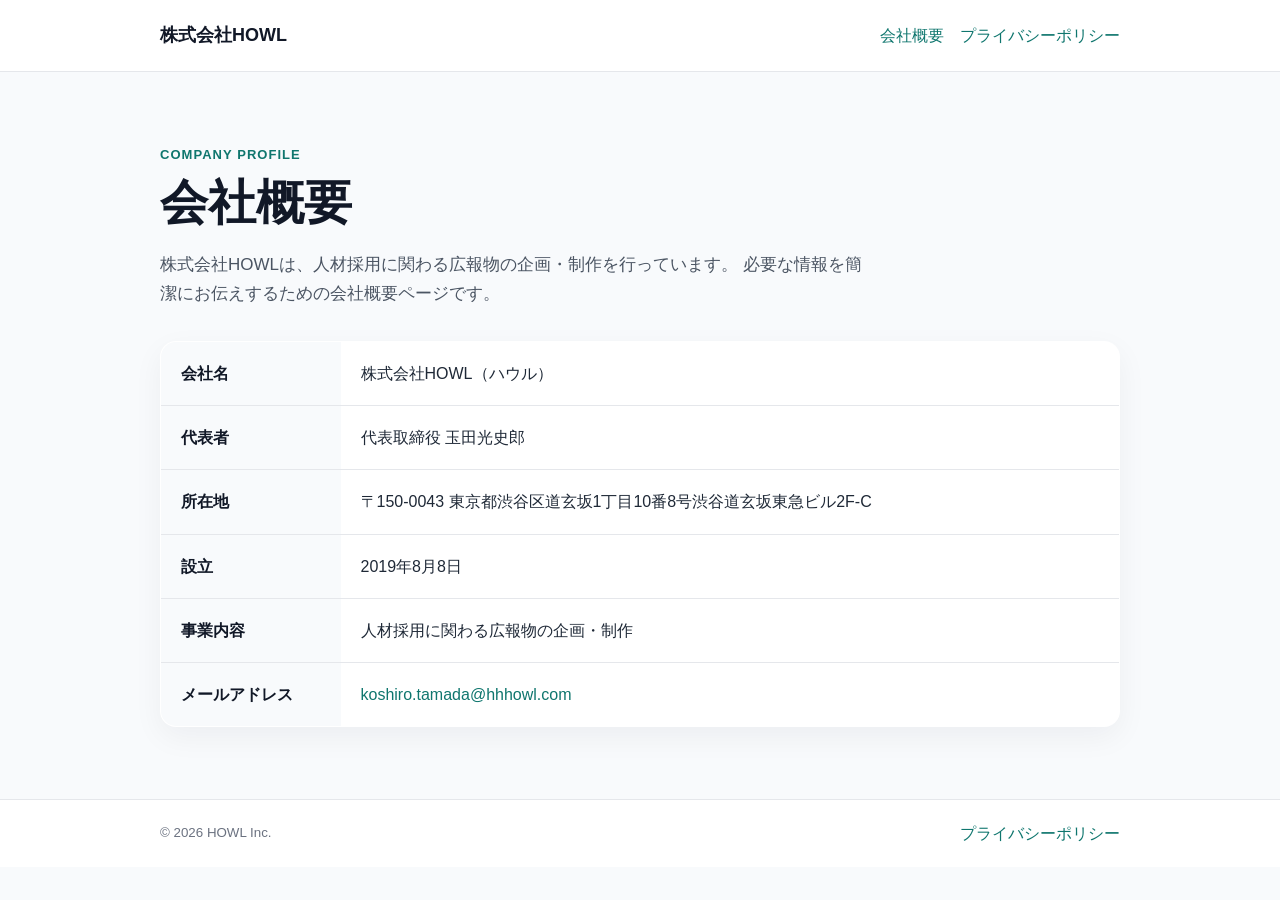
==== index.html @ 3a8a072a "Add files via upload" ====
<!DOCTYPE html>
<html lang="ja">
<head>
  <meta charset="UTF-8">
  <meta name="viewport" content="width=device-width, initial-scale=1.0">
  <title>株式会社HOWL | 会社概要</title>
  <meta name="description" content="株式会社HOWLの会社概要ページです。">
  <link rel="stylesheet" href="styles.css">
</head>
<body>
  <header class="site-header">
    <div class="container">
      <a class="site-title" href="./">株式会社HOWL</a>
      <nav class="site-nav" aria-label="グローバルナビゲーション">
        <a href="./">会社概要</a>
        <a href="privacy.html">プライバシーポリシー</a>
      </nav>
    </div>
  </header>

  <main>
    <section class="hero">
      <div class="container">
        <p class="eyebrow">COMPANY PROFILE</p>
        <h1>会社概要</h1>
        <p class="lead">
          株式会社HOWLは、人材採用に関わる広報物の企画・制作を行っています。
          必要な情報を簡潔にお伝えするための会社概要ページです。
        </p>
      </div>
    </section>

    <section class="content-section">
      <div class="container">
        <table class="profile-table">
          <tbody>
            <tr>
              <th scope="row">会社名</th>
              <td>株式会社HOWL（ハウル）</td>
            </tr>
            <tr>
              <th scope="row">代表者</th>
              <td>代表取締役 玉田光史郎</td>
            </tr>
            <tr>
              <th scope="row">所在地</th>
              <td>〒150-0043 東京都渋谷区道玄坂1丁目10番8号渋谷道玄坂東急ビル2F-C</td>
            </tr>
            <tr>
              <th scope="row">設立</th>
              <td>2019年8月8日</td>
            </tr>
            <tr>
              <th scope="row">事業内容</th>
              <td>人材採用に関わる広報物の企画・制作</td>
            </tr>
            <tr>
              <th scope="row">メールアドレス</th>
              <td><a href="mailto:koshiro.tamada@hhhowl.com">koshiro.tamada@hhhowl.com</a></td>
            </tr>
          </tbody>
        </table>
      </div>
    </section>
  </main>

  <footer class="site-footer">
    <div class="container footer-inner">
      <small>&copy; 2026 HOWL Inc.</small>
      <a href="privacy.html">プライバシーポリシー</a>
    </div>
  </footer>
</body>
</html>
---- styles.css ----
* {
  box-sizing: border-box;
}

html {
  color-scheme: light;
}

body {
  margin: 0;
  font-family: -apple-system, BlinkMacSystemFont, "Hiragino Sans", "Yu Gothic",
    sans-serif;
  line-height: 1.7;
  color: #1f2937;
  background: #f8fafc;
}

a {
  color: #0f766e;
  text-decoration: none;
}

a:hover {
  text-decoration: underline;
}

.container {
  width: min(960px, calc(100% - 32px));
  margin: 0 auto;
}

.site-header {
  background: #ffffff;
  border-bottom: 1px solid #e5e7eb;
}

.site-header .container,
.footer-inner {
  display: flex;
  align-items: center;
  justify-content: space-between;
  gap: 16px;
  padding: 20px 0;
}

.site-title {
  font-size: 1.125rem;
  font-weight: 700;
  color: #111827;
}

.site-nav {
  display: flex;
  flex-wrap: wrap;
  gap: 16px;
}

.site-nav a[aria-current="page"] {
  font-weight: 700;
}

.hero {
  padding: 72px 0 32px;
}

.eyebrow {
  margin: 0 0 8px;
  font-size: 0.8125rem;
  font-weight: 700;
  letter-spacing: 0.08em;
  color: #0f766e;
}

h1 {
  margin: 0;
  font-size: clamp(2rem, 4vw, 3rem);
  line-height: 1.2;
  color: #111827;
}

.lead {
  max-width: 44rem;
  margin: 20px 0 0;
  font-size: 1.0625rem;
  color: #4b5563;
}

.content-section {
  padding: 0 0 72px;
}

.profile-table,
.prose {
  background: #ffffff;
  border: 1px solid #e5e7eb;
  border-radius: 16px;
  box-shadow: 0 10px 30px rgba(15, 23, 42, 0.05);
}

.profile-table {
  width: 100%;
  border-collapse: collapse;
  overflow: hidden;
}

.profile-table th,
.profile-table td {
  padding: 18px 20px;
  border-bottom: 1px solid #e5e7eb;
  text-align: left;
  vertical-align: top;
}

.profile-table tr:last-child th,
.profile-table tr:last-child td {
  border-bottom: 0;
}

.profile-table th {
  width: 180px;
  background: #f8fafc;
  font-weight: 700;
  color: #111827;
}

.prose {
  padding: 32px;
}

.prose section + section {
  margin-top: 28px;
}

.prose h2 {
  margin: 0 0 10px;
  font-size: 1.25rem;
  color: #111827;
}

.prose p,
.prose ul {
  margin: 0;
}

.prose ul {
  padding-left: 1.2rem;
}

.updated-at {
  margin-top: 32px;
  font-size: 0.9375rem;
  color: #6b7280;
}

.site-footer {
  background: #ffffff;
  border-top: 1px solid #e5e7eb;
}

.site-footer small {
  color: #6b7280;
}

@media (max-width: 640px) {
  .site-header .container,
  .footer-inner {
    flex-direction: column;
    align-items: flex-start;
  }

  .hero {
    padding-top: 56px;
  }

  .profile-table,
  .profile-table tbody,
  .profile-table tr,
  .profile-table th,
  .profile-table td {
    display: block;
    width: 100%;
  }

  .profile-table th {
    padding-bottom: 8px;
    border-bottom: 0;
  }

  .profile-table td {
    padding-top: 0;
  }

  .prose {
    padding: 24px;
  }
}
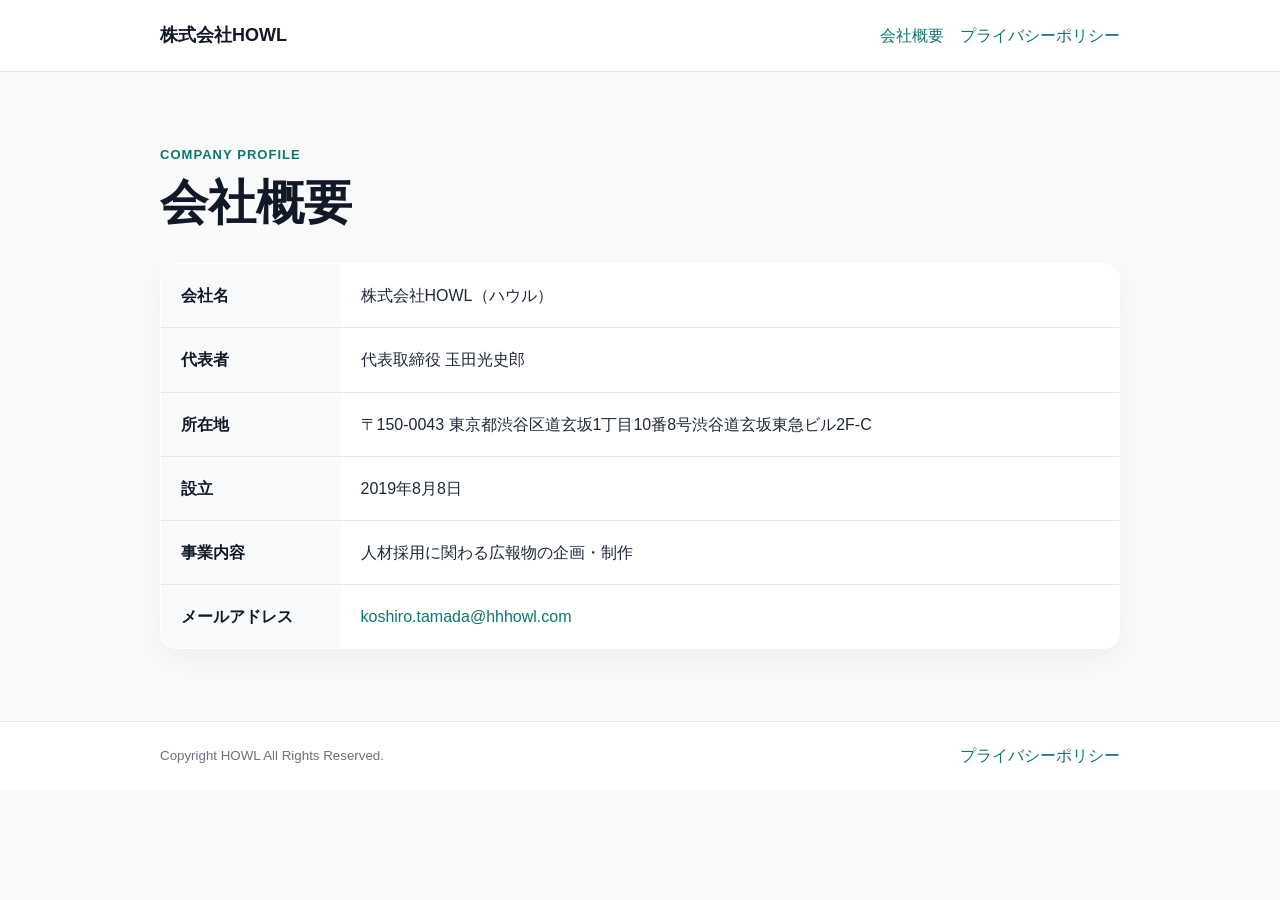
==== commit 08de5abc: "Add files via upload" ====
--- a/index.html
+++ b/index.html
@@ -23,10 +23,6 @@
       <div class="container">
         <p class="eyebrow">COMPANY PROFILE</p>
         <h1>会社概要</h1>
-        <p class="lead">
-          株式会社HOWLは、人材採用に関わる広報物の企画・制作を行っています。
-          必要な情報を簡潔にお伝えするための会社概要ページです。
-        </p>
       </div>
     </section>
 
@@ -66,7 +62,7 @@
 
   <footer class="site-footer">
     <div class="container footer-inner">
-      <small>&copy; 2026 HOWL Inc.</small>
+      <small>Copyright HOWL All Rights Reserved.</small>
       <a href="privacy.html">プライバシーポリシー</a>
     </div>
   </footer>
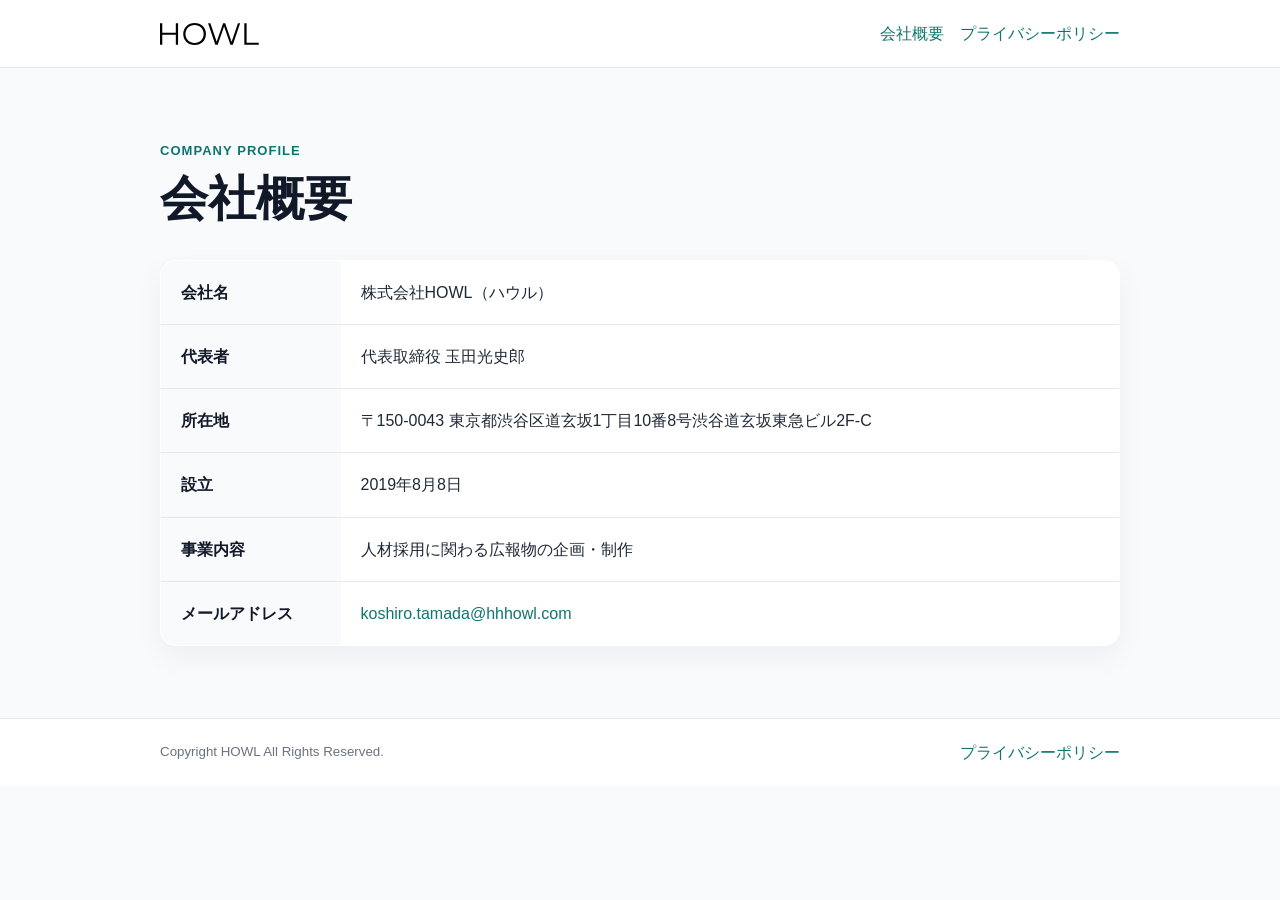
==== commit d9b169b9: "Add files via upload" ====
--- a/index.html
+++ b/index.html
@@ -10,7 +10,9 @@
 <body>
   <header class="site-header">
     <div class="container">
-      <a class="site-title" href="./">株式会社HOWL</a>
+      <a class="site-title" href="./" aria-label="株式会社HOWL ホーム">
+        <img src="howl-logo.svg" alt="株式会社HOWL" class="site-logo">
+      </a>
       <nav class="site-nav" aria-label="グローバルナビゲーション">
         <a href="./">会社概要</a>
         <a href="privacy.html">プライバシーポリシー</a>
--- a/styles.css
+++ b/styles.css
@@ -44,9 +44,16 @@
 }
 
 .site-title {
-  font-size: 1.125rem;
-  font-weight: 700;
-  color: #111827;
+  display: inline-flex;
+  align-items: center;
+  color: #111827;
+}
+
+.site-logo {
+  display: block;
+  width: auto;
+  height: 22px;
+  max-width: min(180px, 45vw);
 }
 
 .site-nav {
@@ -138,12 +145,22 @@
 }
 
 .prose p,
-.prose ul {
+.prose ul,
+.prose ol {
   margin: 0;
 }
 
-.prose ul {
+.prose ul,
+.prose ol {
   padding-left: 1.2rem;
+}
+
+.prose p + ol,
+.prose p + ul,
+.prose ol + p,
+.prose ul + p,
+.prose ol + ol {
+  margin-top: 12px;
 }
 
 .updated-at {
